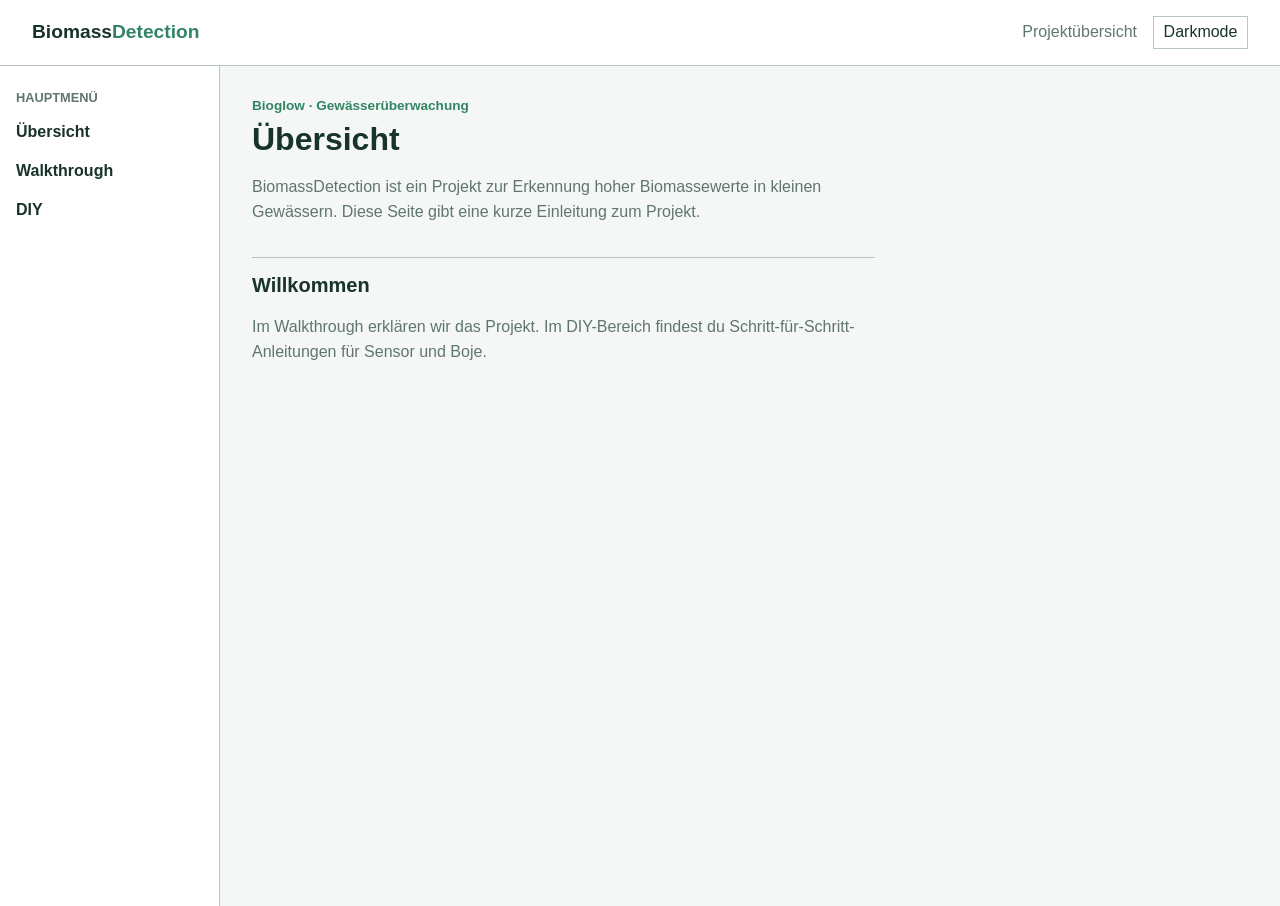
==== docs/index.html @ 39953cd0 "added basic html structure with help from ai content will be added later" ====
<!doctype html>
<html lang="de">
  <head>
    <meta charset="utf-8">
    <meta name="viewport" content="width=device-width, initial-scale=1">
    <meta name="theme-color" content="#f4f7f5">
    <title>BiomassDetection</title>
    <link rel="stylesheet" href="css/style.css">
  </head>
  <body>
    <header class="site-header">
      <p class="brand">Biomass<span>Detection</span></p>
      <div class="header-actions">
        <span class="header-label">Projektübersicht</span>
        <button class="theme-toggle" type="button" aria-pressed="false">
          Darkmode
        </button>
      </div>
    </header>

    <div class="page-layout">
      <!-- ===== SEITENLEISTE / HAUPTMENÜ: Ab hier beginnt die Navigation ===== -->
      <aside class="sidebar" aria-label="Seitenleiste">
        <p class="sidebar-title">Hauptmenü</p>
        <nav class="main-menu" aria-label="Hauptmenü">
          <ul class="menu-tree">
            <li>
              <a href="index.html" aria-current="page">Übersicht</a>
            </li>
            <li>
              <details class="menu-folder">
                <summary>Walkthrough</summary>
                <ul class="submenu">
                  <li><a href="walkthrough/projekt.html">Projekt kennenlernen</a></li>
                </ul>
              </details>
            </li>
            <li>
              <details class="menu-folder">
                <summary>DIY</summary>
                <ul class="submenu">
                  <li><a href="diy/sensor.html">Sensor</a></li>
                  <li><a href="diy/boje.html">Boje</a></li>
                </ul>
              </details>
            </li>
          </ul>
        </nav>
      </aside>
      <!-- ===== SEITENLEISTE / HAUPTMENÜ: Hier endet die Navigation ===== -->

      <main id="uebersicht">
        <p class="eyebrow">Bioglow · Gewässerüberwachung</p>
        <h1>Übersicht</h1>
        <p class="intro">
          BiomassDetection ist ein Projekt zur Erkennung hoher Biomassewerte in
          kleinen Gewässern. Diese Seite gibt eine kurze Einleitung zum Projekt.
        </p>

        <section class="content-panel" aria-labelledby="welcome-title">
          <h2 id="welcome-title">Willkommen</h2>
          <p>
            Im Walkthrough erklären wir das Projekt. Im DIY-Bereich findest du
            Schritt-für-Schritt-Anleitungen für Sensor und Boje.
          </p>
        </section>
      </main>
    </div>
    <script src="js/theme.js" defer></script>
  </body>
</html>
---- docs/css/style.css ----
:root {
  color-scheme: light;
  font-family: Arial, sans-serif;
  color: #18332b;
  background: #f4f7f5;
}

:root[data-theme="dark"] {
  color-scheme: dark;
  color: #e4eee8;
  background: #111a16;
}

* {
  box-sizing: border-box;
}

body {
  min-width: 320px;
  min-height: 100vh;
  margin: 0;
}

.site-header {
  display: flex;
  align-items: center;
  justify-content: space-between;
  gap: 1rem;
  padding: 1rem 2rem;
  border-bottom: 1px solid #b8c8bf;
  background: #fff;
}

:root[data-theme="dark"] .site-header,
:root[data-theme="dark"] .sidebar {
  background: #1a2821;
}

.brand {
  margin: 0;
  color: inherit;
  font-size: 1.2rem;
  font-weight: bold;
  text-decoration: none;
}

.brand span,
.eyebrow {
  color: #318464;
}

:root[data-theme="dark"] .brand span,
:root[data-theme="dark"] .eyebrow {
  color: #76c69b;
}

.header-actions {
  display: flex;
  align-items: center;
  gap: 1rem;
}

.header-label,
.intro,
.content-panel p {
  color: #60766d;
}

:root[data-theme="dark"] .header-label,
:root[data-theme="dark"] .intro,
:root[data-theme="dark"] .content-panel p {
  color: #adbbb3;
}

.theme-toggle {
  padding: 0.4rem 0.6rem;
  border: 1px solid #b8c8bf;
  background: transparent;
  color: inherit;
  font: inherit;
  cursor: pointer;
}

.theme-toggle:focus-visible,
.main-menu a:focus-visible,
.menu-folder summary:focus-visible {
  outline: 2px solid #318464;
  outline-offset: 2px;
}

.page-layout {
  display: grid;
  min-height: calc(100vh - 60px);
  grid-template-columns: 220px minmax(0, 1fr);
}

.sidebar {
  padding: 1.5rem 1rem;
  border-right: 1px solid #b8c8bf;
  background: #fff;
}

.sidebar-title {
  margin: 0 0 0.75rem;
  color: #60766d;
  font-size: 0.8rem;
  font-weight: bold;
  text-transform: uppercase;
}

.menu-tree,
.submenu {
  margin: 0;
  padding: 0;
  list-style: none;
}

.menu-tree > li + li {
  margin-top: 0.5rem;
}

.main-menu a,
.menu-folder summary {
  display: block;
  padding: 0.4rem 0;
  color: inherit;
  text-decoration: none;
}

.main-menu a[aria-current="page"] {
  font-weight: bold;
}

.menu-folder summary {
  font-weight: bold;
  cursor: pointer;
}

.submenu {
  margin: 0.25rem 0 0 1rem;
  padding-left: 0.75rem;
  border-left: 1px solid #b8c8bf;
}

.submenu a {
  font-weight: normal;
}

main {
  width: min(100%, 1000px);
  padding: 2rem;
}

.eyebrow {
  margin: 0 0 0.5rem;
  font-size: 0.85rem;
  font-weight: bold;
}

h1 {
  margin: 0;
  font-size: 2rem;
}

.intro {
  max-width: 65ch;
  line-height: 1.6;
}

.content-panel {
  max-width: 70ch;
  margin-top: 2rem;
  padding-top: 1rem;
  border-top: 1px solid #b8c8bf;
}

.content-panel h2 {
  margin-top: 0;
  font-size: 1.25rem;
}

.content-panel p {
  line-height: 1.6;
}

@media (max-width: 640px) {
  .site-header {
    padding: 1rem;
  }

  .header-actions {
    gap: 0.5rem;
  }

  .header-label {
    display: none;
  }

  .page-layout {
    grid-template-columns: 1fr;
  }

  .sidebar {
    padding: 1rem;
    border-right: 0;
    border-bottom: 1px solid #b8c8bf;
  }

  main {
    padding: 1.5rem 1rem;
  }
}
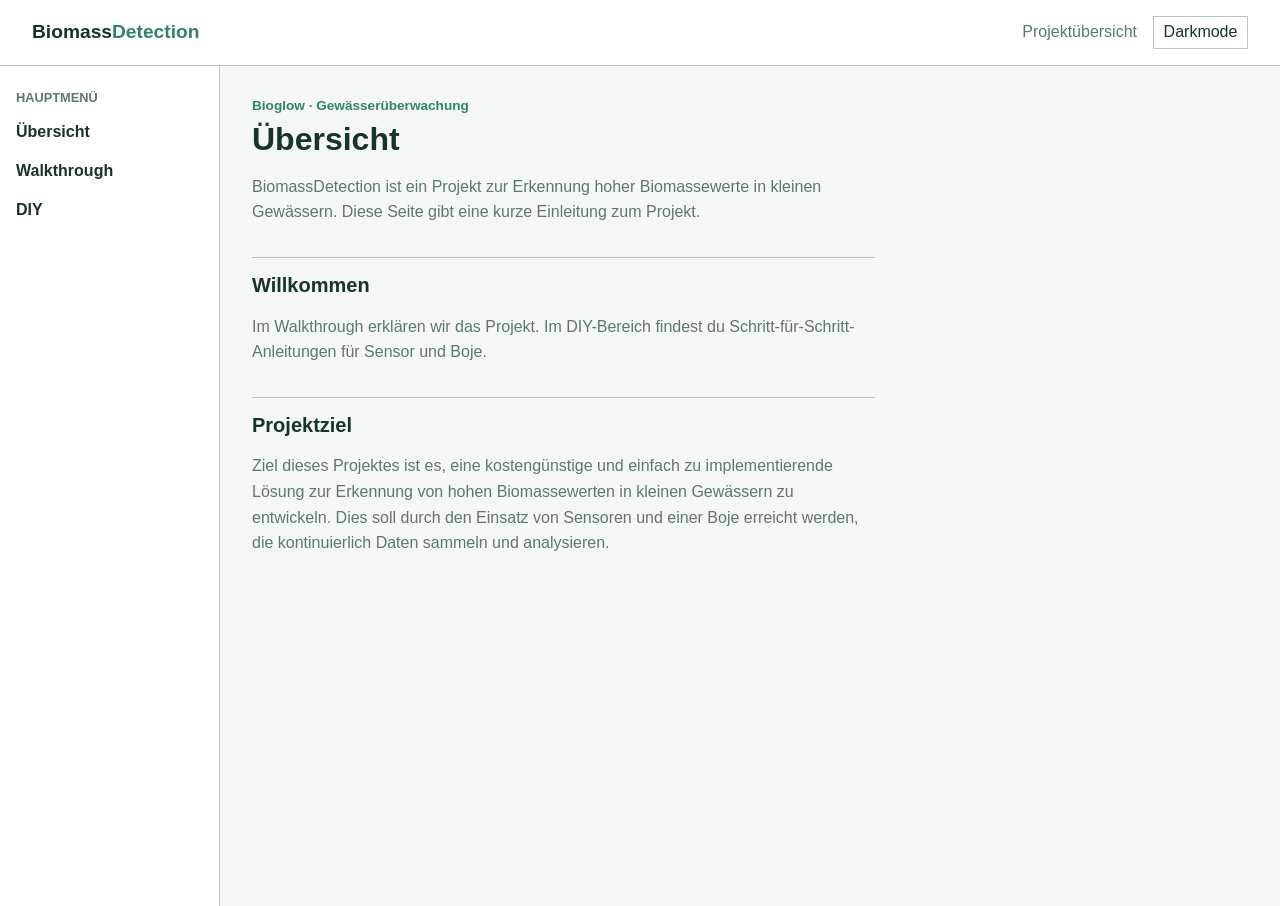
==== commit 7d899a33: "added project goal to start page" ====
--- a/docs/index.html
+++ b/docs/index.html
@@ -64,6 +64,12 @@
             Schritt-für-Schritt-Anleitungen für Sensor und Boje.
           </p>
         </section>
+        <section class="content-panel" aria-labelledby="projektziel-title">
+          <h2 id="projektziel-title">Projektziel</h2>
+          <p>
+            Ziel dieses Projektes ist es, eine kostengünstige und einfach zu implementierende Lösung zur Erkennung von hohen Biomassewerten in kleinen Gewässern zu entwickeln. Dies soll durch den Einsatz von Sensoren und einer Boje erreicht werden, die kontinuierlich Daten sammeln und analysieren.
+          </p>
+        </section>
       </main>
     </div>
     <script src="js/theme.js" defer></script>
